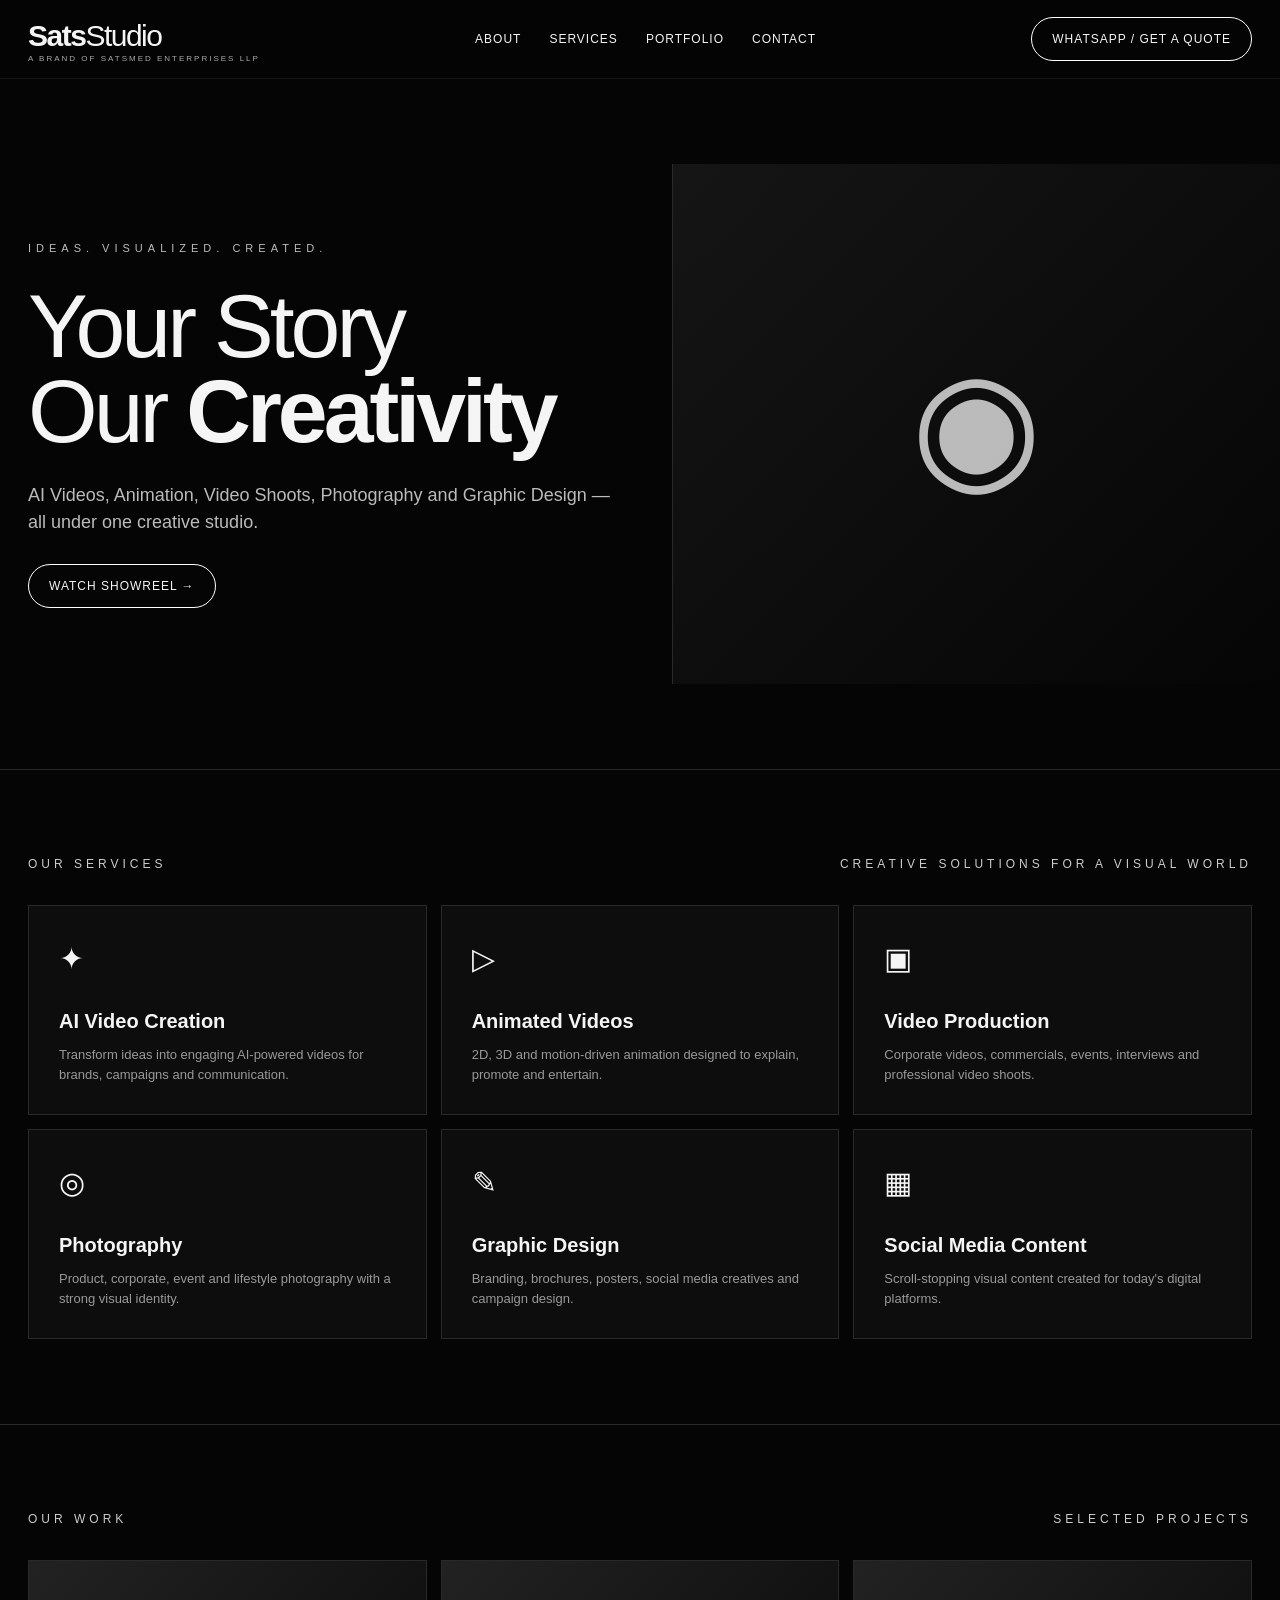
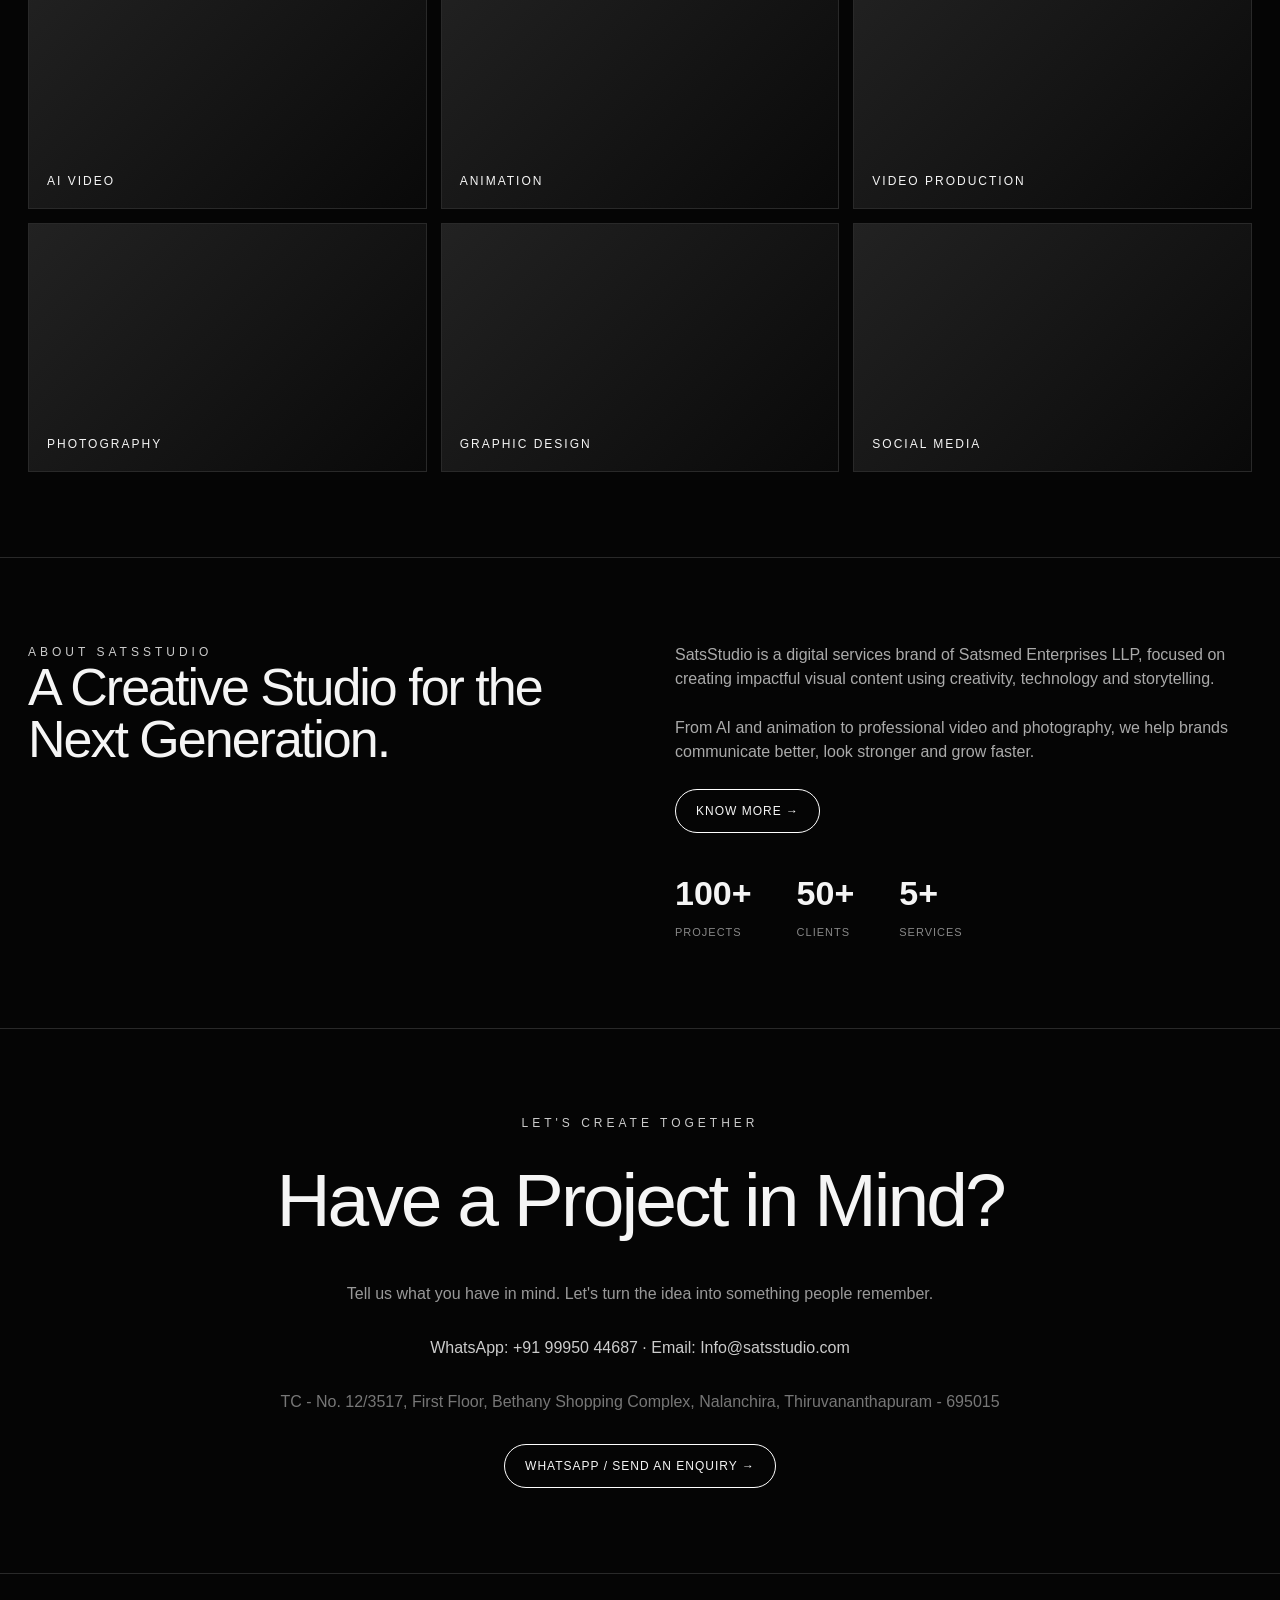
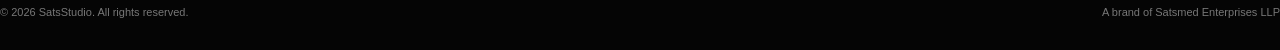
==== index.html @ a1213388 "Add files via upload" ====
<!DOCTYPE html>
<html lang="en">
<head>
  <meta charset="UTF-8">
  <meta name="viewport" content="width=device-width, initial-scale=1.0">
  <meta name="description" content="SatsStudio — AI videos, animation, video production, photography and graphic design. A brand of Satsmed Enterprises LLP.">
  <title>SatsStudio | Ideas. Visualized. Created.</title>
  <style>
    :root{--bg:#050505;--panel:#0d0d0d;--line:#292929;--text:#f5f5f5;--muted:#a4a4a4}
    *{box-sizing:border-box;margin:0;padding:0}
    html{scroll-behavior:smooth}
    body{font-family:Arial,Helvetica,sans-serif;background:var(--bg);color:var(--text);line-height:1.5}
    a{color:inherit;text-decoration:none}
    .wrap{max-width:1280px;margin:auto;padding:0 28px}
    header{position:sticky;top:0;z-index:20;background:rgba(5,5,5,.94);backdrop-filter:blur(12px);border-bottom:1px solid #151515}
    nav{height:78px;display:flex;align-items:center;justify-content:space-between}
    .logo{font-size:30px;font-weight:700;letter-spacing:-1.5px}.logo span{font-weight:300}
    .brand-sub{font-size:8px;letter-spacing:2px;color:#aaa;margin-top:-5px}
    .links{display:flex;gap:28px;font-size:12px;letter-spacing:1px}.links a:hover{color:#bbb}
    .btn{border:1px solid #fff;border-radius:30px;padding:12px 20px;display:inline-block;font-size:12px;letter-spacing:1px;transition:.25s}
    .btn:hover{background:#fff;color:#000}
    .hero{min-height:650px;display:grid;grid-template-columns:1.05fr .95fr;align-items:center;border-bottom:1px solid var(--line)}
    .eyebrow{text-transform:uppercase;letter-spacing:5px;font-size:11px;color:#bbb;margin-bottom:28px}
    h1{font-size:clamp(50px,7vw,92px);line-height:.95;font-weight:300;letter-spacing:-4px}
    h1 strong{font-weight:700}.hero p{max-width:620px;color:#bbb;font-size:18px;margin:28px 0}
    .hero-art{min-height:520px;background:linear-gradient(135deg,#151515,#050505);display:grid;place-items:center;border-left:1px solid var(--line)}
    .camera{font-size:150px;filter:grayscale(1);opacity:.75}
    section{padding:85px 0;border-bottom:1px solid var(--line)}
    .section-head{display:flex;justify-content:space-between;align-items:end;margin-bottom:32px}
    .section-title{text-transform:uppercase;letter-spacing:4px;font-size:12px;color:#ccc}
    .services{display:grid;grid-template-columns:repeat(3,1fr);gap:14px}
    .card{background:var(--panel);border:1px solid var(--line);padding:30px;min-height:190px;transition:.25s}
    .card:hover{transform:translateY(-4px);border-color:#666}.icon{font-size:30px;margin-bottom:25px}
    .card h3{font-size:20px;margin-bottom:9px}.card p{font-size:13px;color:#999}
    .work{display:grid;grid-template-columns:repeat(3,1fr);gap:14px}
    .work-item{aspect-ratio:16/10;background:linear-gradient(135deg,#222,#090909);border:1px solid var(--line);display:flex;align-items:end;padding:18px;font-size:12px;letter-spacing:2px;text-transform:uppercase}
    .about{display:grid;grid-template-columns:1fr 1fr;gap:70px}.about h2{font-size:52px;line-height:1;letter-spacing:-2px;font-weight:300}
    .about p{color:#aaa;margin-bottom:25px}.stats{display:flex;gap:45px;margin-top:35px}.stat strong{display:block;font-size:34px}.stat span{font-size:11px;color:#888;text-transform:uppercase;letter-spacing:1px}
    .contact{text-align:center}.contact h2{font-size:clamp(42px,6vw,75px);font-weight:300;letter-spacing:-3px;margin:12px 0 25px}.contact p{color:#999;margin-bottom:30px}
    footer{padding:30px 0;color:#777;font-size:11px;display:flex;justify-content:space-between}
    @media(max-width:850px){.links{display:none}.hero{grid-template-columns:1fr}.hero-art{min-height:260px;border-left:0}.services,.work{grid-template-columns:1fr 1fr}.about{grid-template-columns:1fr;gap:35px}}
    @media(max-width:560px){.wrap{padding:0 18px}.hero{min-height:auto;padding:75px 0}.hero-art{min-height:210px}.services,.work{grid-template-columns:1fr}.about h2{font-size:42px}.stats{gap:22px;flex-wrap:wrap}footer{display:block}footer div+div{margin-top:10px}}
  </style>
</head>
<body>
<header><div class="wrap"><nav>
  <div><a class="logo" href="#">Sats<span>Studio</span></a><div class="brand-sub">A BRAND OF SATSMED ENTERPRISES LLP</div></div>
  <div class="links"><a href="#about">ABOUT</a><a href="#services">SERVICES</a><a href="#work">PORTFOLIO</a><a href="#contact">CONTACT</a></div>
  <a class="btn" href="https://wa.me/919995044687" target="_blank" rel="noopener">WHATSAPP / GET A QUOTE</a>
</nav></div></header>

<main>
<section class="hero"><div class="wrap" style="padding-right:40px">
  <div class="eyebrow">Ideas. Visualized. Created.</div>
  <h1>Your Story<br>Our <strong>Creativity</strong></h1>
  <p>AI Videos, Animation, Video Shoots, Photography and Graphic Design — all under one creative studio.</p>
  <a class="btn" href="#work">WATCH SHOWREEL →</a>
</div><div class="hero-art"><div class="camera">◉</div></div></section>

<section id="services"><div class="wrap">
  <div class="section-head"><div class="section-title">Our Services</div><div class="section-title">Creative solutions for a visual world</div></div>
  <div class="services">
    <article class="card"><div class="icon">✦</div><h3>AI Video Creation</h3><p>Transform ideas into engaging AI-powered videos for brands, campaigns and communication.</p></article>
    <article class="card"><div class="icon">▷</div><h3>Animated Videos</h3><p>2D, 3D and motion-driven animation designed to explain, promote and entertain.</p></article>
    <article class="card"><div class="icon">▣</div><h3>Video Production</h3><p>Corporate videos, commercials, events, interviews and professional video shoots.</p></article>
    <article class="card"><div class="icon">◎</div><h3>Photography</h3><p>Product, corporate, event and lifestyle photography with a strong visual identity.</p></article>
    <article class="card"><div class="icon">✎</div><h3>Graphic Design</h3><p>Branding, brochures, posters, social media creatives and campaign design.</p></article>
    <article class="card"><div class="icon">▦</div><h3>Social Media Content</h3><p>Scroll-stopping visual content created for today's digital platforms.</p></article>
  </div>
</div></section>

<section id="work"><div class="wrap">
  <div class="section-head"><div class="section-title">Our Work</div><div class="section-title">Selected Projects</div></div>
  <div class="work">
    <div class="work-item">AI Video</div><div class="work-item">Animation</div><div class="work-item">Video Production</div>
    <div class="work-item">Photography</div><div class="work-item">Graphic Design</div><div class="work-item">Social Media</div>
  </div>
</div></section>

<section id="about"><div class="wrap about">
  <div><div class="section-title">About SatsStudio</div><h2>A Creative Studio for the Next Generation.</h2></div>
  <div><p>SatsStudio is a digital services brand of Satsmed Enterprises LLP, focused on creating impactful visual content using creativity, technology and storytelling.</p><p>From AI and animation to professional video and photography, we help brands communicate better, look stronger and grow faster.</p><a class="btn" href="#contact">KNOW MORE →</a>
    <div class="stats"><div class="stat"><strong>100+</strong><span>Projects</span></div><div class="stat"><strong>50+</strong><span>Clients</span></div><div class="stat"><strong>5+</strong><span>Services</span></div></div>
  </div>
</div></section>

<section id="contact" class="contact"><div class="wrap">
  <div class="section-title">Let's Create Together</div><h2>Have a Project in Mind?</h2><p>Tell us what you have in mind. Let's turn the idea into something people remember.</p><p style="margin-top:18px;color:#ccc">WhatsApp: <a href="https://wa.me/919995044687" target="_blank" rel="noopener">+91 99950 44687</a> · Email: <a href="mailto:Info@satsstudio.com">Info@satsstudio.com</a></p><p style="margin-top:10px;color:#777">TC - No. 12/3517, First Floor, Bethany Shopping Complex, Nalanchira, Thiruvananthapuram - 695015</p>
  <a class="btn" href="https://wa.me/919995044687" target="_blank" rel="noopener">WHATSAPP / SEND AN ENQUIRY →</a>
</div></section>
</main>

<footer><div>© 2026 SatsStudio. All rights reserved.</div><div>A brand of Satsmed Enterprises LLP</div></footer>
</body>
</html>
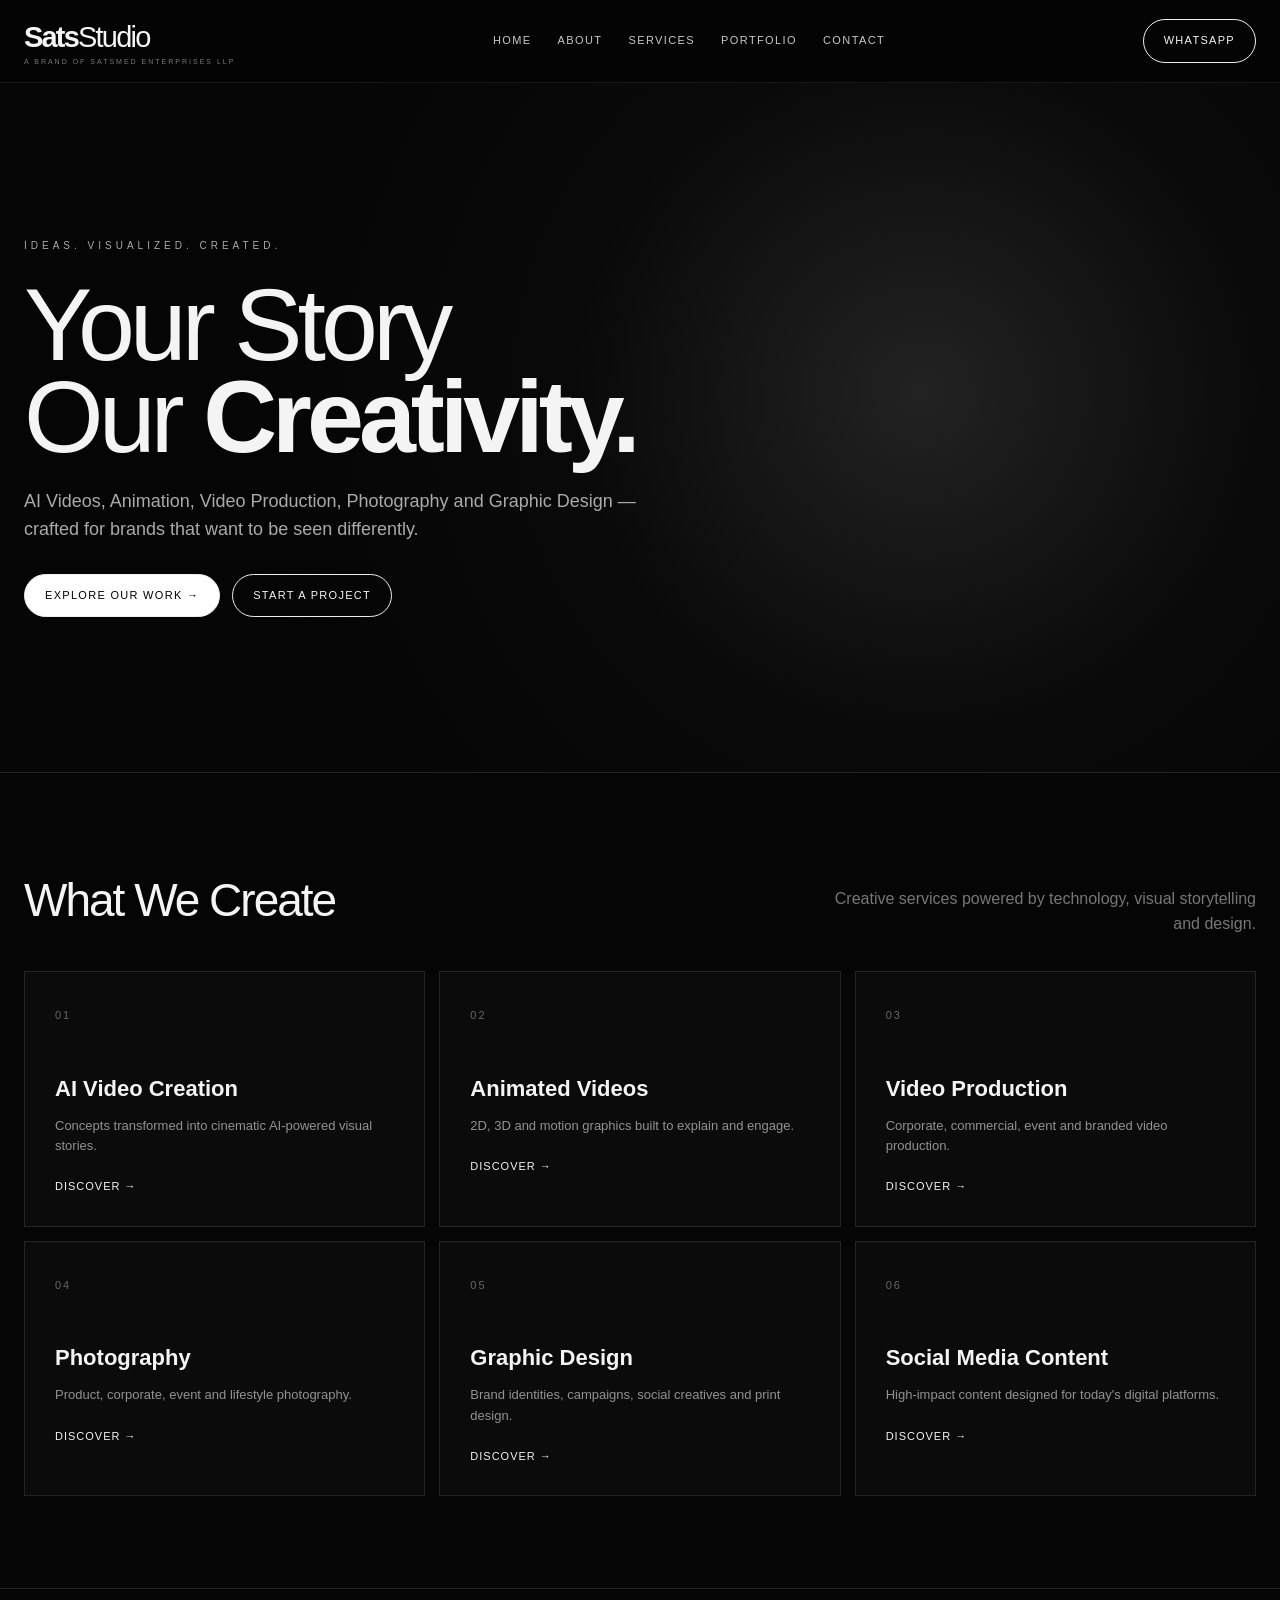
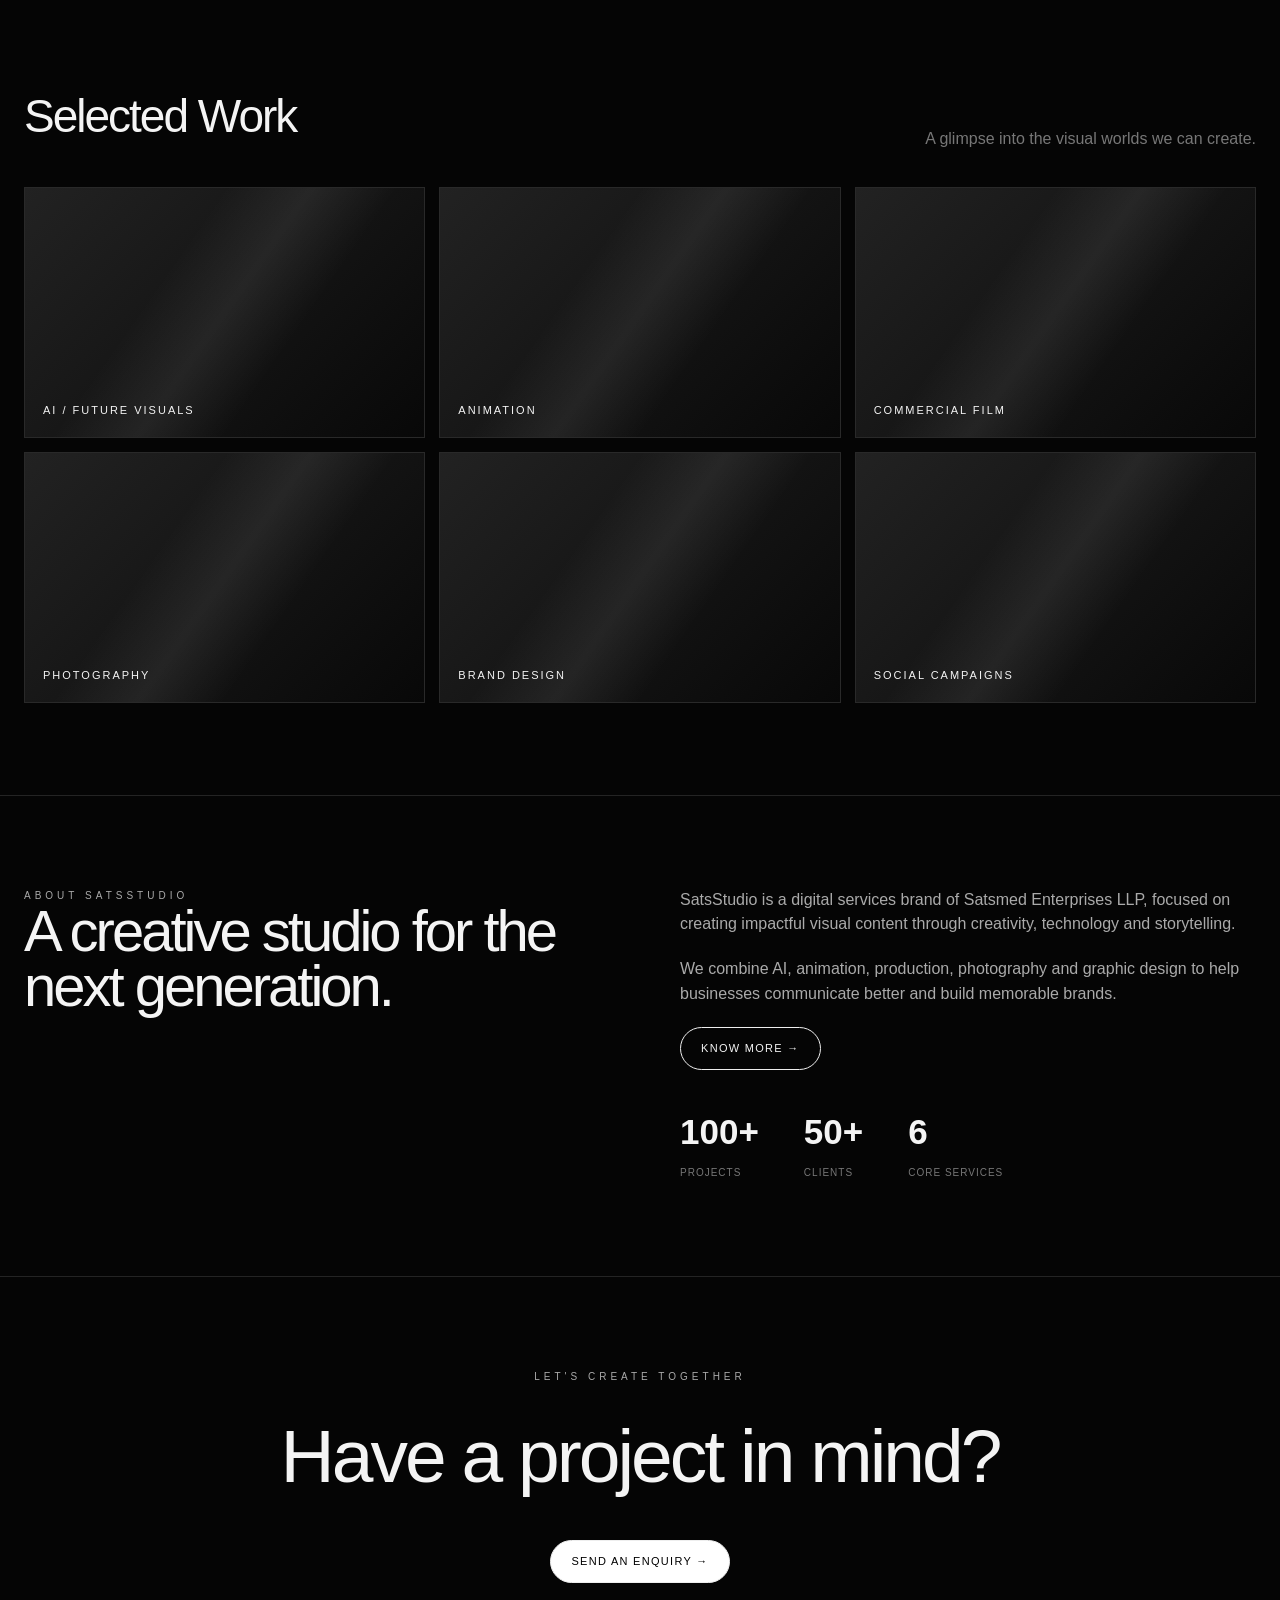
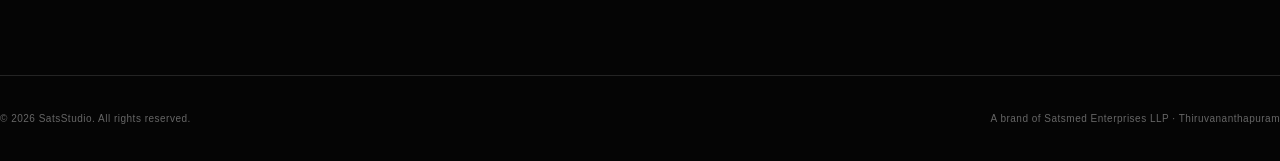
==== commit 38c74ab9: "Add files via upload" ====
--- a/index.html
+++ b/index.html
@@ -1,95 +1,15 @@
-<!DOCTYPE html>
-<html lang="en">
-<head>
-  <meta charset="UTF-8">
-  <meta name="viewport" content="width=device-width, initial-scale=1.0">
-  <meta name="description" content="SatsStudio — AI videos, animation, video production, photography and graphic design. A brand of Satsmed Enterprises LLP.">
-  <title>SatsStudio | Ideas. Visualized. Created.</title>
-  <style>
-    :root{--bg:#050505;--panel:#0d0d0d;--line:#292929;--text:#f5f5f5;--muted:#a4a4a4}
-    *{box-sizing:border-box;margin:0;padding:0}
-    html{scroll-behavior:smooth}
-    body{font-family:Arial,Helvetica,sans-serif;background:var(--bg);color:var(--text);line-height:1.5}
-    a{color:inherit;text-decoration:none}
-    .wrap{max-width:1280px;margin:auto;padding:0 28px}
-    header{position:sticky;top:0;z-index:20;background:rgba(5,5,5,.94);backdrop-filter:blur(12px);border-bottom:1px solid #151515}
-    nav{height:78px;display:flex;align-items:center;justify-content:space-between}
-    .logo{font-size:30px;font-weight:700;letter-spacing:-1.5px}.logo span{font-weight:300}
-    .brand-sub{font-size:8px;letter-spacing:2px;color:#aaa;margin-top:-5px}
-    .links{display:flex;gap:28px;font-size:12px;letter-spacing:1px}.links a:hover{color:#bbb}
-    .btn{border:1px solid #fff;border-radius:30px;padding:12px 20px;display:inline-block;font-size:12px;letter-spacing:1px;transition:.25s}
-    .btn:hover{background:#fff;color:#000}
-    .hero{min-height:650px;display:grid;grid-template-columns:1.05fr .95fr;align-items:center;border-bottom:1px solid var(--line)}
-    .eyebrow{text-transform:uppercase;letter-spacing:5px;font-size:11px;color:#bbb;margin-bottom:28px}
-    h1{font-size:clamp(50px,7vw,92px);line-height:.95;font-weight:300;letter-spacing:-4px}
-    h1 strong{font-weight:700}.hero p{max-width:620px;color:#bbb;font-size:18px;margin:28px 0}
-    .hero-art{min-height:520px;background:linear-gradient(135deg,#151515,#050505);display:grid;place-items:center;border-left:1px solid var(--line)}
-    .camera{font-size:150px;filter:grayscale(1);opacity:.75}
-    section{padding:85px 0;border-bottom:1px solid var(--line)}
-    .section-head{display:flex;justify-content:space-between;align-items:end;margin-bottom:32px}
-    .section-title{text-transform:uppercase;letter-spacing:4px;font-size:12px;color:#ccc}
-    .services{display:grid;grid-template-columns:repeat(3,1fr);gap:14px}
-    .card{background:var(--panel);border:1px solid var(--line);padding:30px;min-height:190px;transition:.25s}
-    .card:hover{transform:translateY(-4px);border-color:#666}.icon{font-size:30px;margin-bottom:25px}
-    .card h3{font-size:20px;margin-bottom:9px}.card p{font-size:13px;color:#999}
-    .work{display:grid;grid-template-columns:repeat(3,1fr);gap:14px}
-    .work-item{aspect-ratio:16/10;background:linear-gradient(135deg,#222,#090909);border:1px solid var(--line);display:flex;align-items:end;padding:18px;font-size:12px;letter-spacing:2px;text-transform:uppercase}
-    .about{display:grid;grid-template-columns:1fr 1fr;gap:70px}.about h2{font-size:52px;line-height:1;letter-spacing:-2px;font-weight:300}
-    .about p{color:#aaa;margin-bottom:25px}.stats{display:flex;gap:45px;margin-top:35px}.stat strong{display:block;font-size:34px}.stat span{font-size:11px;color:#888;text-transform:uppercase;letter-spacing:1px}
-    .contact{text-align:center}.contact h2{font-size:clamp(42px,6vw,75px);font-weight:300;letter-spacing:-3px;margin:12px 0 25px}.contact p{color:#999;margin-bottom:30px}
-    footer{padding:30px 0;color:#777;font-size:11px;display:flex;justify-content:space-between}
-    @media(max-width:850px){.links{display:none}.hero{grid-template-columns:1fr}.hero-art{min-height:260px;border-left:0}.services,.work{grid-template-columns:1fr 1fr}.about{grid-template-columns:1fr;gap:35px}}
-    @media(max-width:560px){.wrap{padding:0 18px}.hero{min-height:auto;padding:75px 0}.hero-art{min-height:210px}.services,.work{grid-template-columns:1fr}.about h2{font-size:42px}.stats{gap:22px;flex-wrap:wrap}footer{display:block}footer div+div{margin-top:10px}}
-  </style>
-</head>
-<body>
-<header><div class="wrap"><nav>
-  <div><a class="logo" href="#">Sats<span>Studio</span></a><div class="brand-sub">A BRAND OF SATSMED ENTERPRISES LLP</div></div>
-  <div class="links"><a href="#about">ABOUT</a><a href="#services">SERVICES</a><a href="#work">PORTFOLIO</a><a href="#contact">CONTACT</a></div>
-  <a class="btn" href="https://wa.me/919995044687" target="_blank" rel="noopener">WHATSAPP / GET A QUOTE</a>
-</nav></div></header>
-
-<main>
-<section class="hero"><div class="wrap" style="padding-right:40px">
-  <div class="eyebrow">Ideas. Visualized. Created.</div>
-  <h1>Your Story<br>Our <strong>Creativity</strong></h1>
-  <p>AI Videos, Animation, Video Shoots, Photography and Graphic Design — all under one creative studio.</p>
-  <a class="btn" href="#work">WATCH SHOWREEL →</a>
-</div><div class="hero-art"><div class="camera">◉</div></div></section>
-
-<section id="services"><div class="wrap">
-  <div class="section-head"><div class="section-title">Our Services</div><div class="section-title">Creative solutions for a visual world</div></div>
-  <div class="services">
-    <article class="card"><div class="icon">✦</div><h3>AI Video Creation</h3><p>Transform ideas into engaging AI-powered videos for brands, campaigns and communication.</p></article>
-    <article class="card"><div class="icon">▷</div><h3>Animated Videos</h3><p>2D, 3D and motion-driven animation designed to explain, promote and entertain.</p></article>
-    <article class="card"><div class="icon">▣</div><h3>Video Production</h3><p>Corporate videos, commercials, events, interviews and professional video shoots.</p></article>
-    <article class="card"><div class="icon">◎</div><h3>Photography</h3><p>Product, corporate, event and lifestyle photography with a strong visual identity.</p></article>
-    <article class="card"><div class="icon">✎</div><h3>Graphic Design</h3><p>Branding, brochures, posters, social media creatives and campaign design.</p></article>
-    <article class="card"><div class="icon">▦</div><h3>Social Media Content</h3><p>Scroll-stopping visual content created for today's digital platforms.</p></article>
-  </div>
-</div></section>
-
-<section id="work"><div class="wrap">
-  <div class="section-head"><div class="section-title">Our Work</div><div class="section-title">Selected Projects</div></div>
-  <div class="work">
-    <div class="work-item">AI Video</div><div class="work-item">Animation</div><div class="work-item">Video Production</div>
-    <div class="work-item">Photography</div><div class="work-item">Graphic Design</div><div class="work-item">Social Media</div>
-  </div>
-</div></section>
-
-<section id="about"><div class="wrap about">
-  <div><div class="section-title">About SatsStudio</div><h2>A Creative Studio for the Next Generation.</h2></div>
-  <div><p>SatsStudio is a digital services brand of Satsmed Enterprises LLP, focused on creating impactful visual content using creativity, technology and storytelling.</p><p>From AI and animation to professional video and photography, we help brands communicate better, look stronger and grow faster.</p><a class="btn" href="#contact">KNOW MORE →</a>
-    <div class="stats"><div class="stat"><strong>100+</strong><span>Projects</span></div><div class="stat"><strong>50+</strong><span>Clients</span></div><div class="stat"><strong>5+</strong><span>Services</span></div></div>
-  </div>
-</div></section>
-
-<section id="contact" class="contact"><div class="wrap">
-  <div class="section-title">Let's Create Together</div><h2>Have a Project in Mind?</h2><p>Tell us what you have in mind. Let's turn the idea into something people remember.</p><p style="margin-top:18px;color:#ccc">WhatsApp: <a href="https://wa.me/919995044687" target="_blank" rel="noopener">+91 99950 44687</a> · Email: <a href="mailto:Info@satsstudio.com">Info@satsstudio.com</a></p><p style="margin-top:10px;color:#777">TC - No. 12/3517, First Floor, Bethany Shopping Complex, Nalanchira, Thiruvananthapuram - 695015</p>
-  <a class="btn" href="https://wa.me/919995044687" target="_blank" rel="noopener">WHATSAPP / SEND AN ENQUIRY →</a>
-</div></section>
-</main>
-
-<footer><div>© 2026 SatsStudio. All rights reserved.</div><div>A brand of Satsmed Enterprises LLP</div></footer>
-</body>
-</html>+<!doctype html><html lang="en"><head><meta charset="utf-8"><meta name="viewport" content="width=device-width,initial-scale=1"><meta name="description" content="SatsStudio — AI, animation, video production, photography and graphic design."><title>Ideas. Visualized. Created. | SatsStudio</title><link rel="stylesheet" href="style.css"></head><body>
+<header class="top"><div class="wrap nav"><a href="index.html"><div class="brand">Sats<span>Studio</span></div><div class="sub">A BRAND OF SATSMED ENTERPRISES LLP</div></a><nav class="navlinks"><a href="index.html">HOME</a><a class="" href="about.html">ABOUT</a><a class="" href="services.html">SERVICES</a><a class="" href="portfolio.html">PORTFOLIO</a><a class="" href="contact.html">CONTACT</a></nav><a class="btn" target="_blank" rel="noopener" href="https://wa.me/919995044687">WHATSAPP</a></div></header>
+<main><section class="hero"><div class="wrap"><div class="eyebrow">Ideas. Visualized. Created.</div><h1>Your Story<br>Our <b>Creativity.</b></h1><p>AI Videos, Animation, Video Production, Photography and Graphic Design — crafted for brands that want to be seen differently.</p><div class="hero-actions"><a class="btn fill" href="portfolio.html">EXPLORE OUR WORK →</a><a class="btn" href="contact.html">START A PROJECT</a></div></div><div class="hero-art"></div></section>
+<section><div class="wrap"><div class="head"><h2>What We Create</h2><p>Creative services powered by technology, visual storytelling and design.</p></div><div class="grid6">
+<a class="card" href="services.html#ai"><span class="num">01</span><h3>AI Video Creation</h3><p>Concepts transformed into cinematic AI-powered visual stories.</p><span class="more">DISCOVER →</span></a>
+<a class="card" href="services.html#animation"><span class="num">02</span><h3>Animated Videos</h3><p>2D, 3D and motion graphics built to explain and engage.</p><span class="more">DISCOVER →</span></a>
+<a class="card" href="services.html#production"><span class="num">03</span><h3>Video Production</h3><p>Corporate, commercial, event and branded video production.</p><span class="more">DISCOVER →</span></a>
+<a class="card" href="services.html#photo"><span class="num">04</span><h3>Photography</h3><p>Product, corporate, event and lifestyle photography.</p><span class="more">DISCOVER →</span></a>
+<a class="card" href="services.html#design"><span class="num">05</span><h3>Graphic Design</h3><p>Brand identities, campaigns, social creatives and print design.</p><span class="more">DISCOVER →</span></a>
+<a class="card" href="services.html#social"><span class="num">06</span><h3>Social Media Content</h3><p>High-impact content designed for today's digital platforms.</p><span class="more">DISCOVER →</span></a>
+</div></div></section>
+<section><div class="wrap"><div class="head"><h2>Selected Work</h2><p>A glimpse into the visual worlds we can create.</p></div><div class="visualgrid"><a class="tile" href="portfolio.html"><span>AI / Future Visuals</span></a><a class="tile" href="portfolio.html"><span>Animation</span></a><a class="tile" href="portfolio.html"><span>Commercial Film</span></a><a class="tile" href="portfolio.html"><span>Photography</span></a><a class="tile" href="portfolio.html"><span>Brand Design</span></a><a class="tile" href="portfolio.html"><span>Social Campaigns</span></a></div></div></section>
+<section><div class="wrap split"><div><div class="kicker">About SatsStudio</div><h2>A creative studio for the next generation.</h2></div><div><p>SatsStudio is a digital services brand of Satsmed Enterprises LLP, focused on creating impactful visual content through creativity, technology and storytelling.</p><p>We combine AI, animation, production, photography and graphic design to help businesses communicate better and build memorable brands.</p><a class="btn" href="about.html">KNOW MORE →</a><div class="stats"><div><strong>100+</strong><span>Projects</span></div><div><strong>50+</strong><span>Clients</span></div><div><strong>6</strong><span>Core Services</span></div></div></div></div></section>
+<section><div class="wrap" style="text-align:center"><div class="kicker">Let's create together</div><h2 style="font-size:clamp(42px,6vw,75px);font-weight:300;letter-spacing:-3px;margin:14px 0 25px">Have a project in mind?</h2><a class="btn fill" href="contact.html">SEND AN ENQUIRY →</a></div></section></main>
+<footer><div>© 2026 SatsStudio. All rights reserved.</div><div>A brand of Satsmed Enterprises LLP · Thiruvananthapuram</div></footer></body></html>
--- a/style.css
+++ b/style.css
@@ -0,0 +1,16 @@
+
+:root{--bg:#050505;--surface:#0b0b0b;--surface2:#111;--line:#242424;--text:#f4f4f4;--muted:#999;--max:1240px}
+*{box-sizing:border-box;margin:0;padding:0}html{scroll-behavior:smooth}body{background:var(--bg);color:var(--text);font-family:Arial,Helvetica,sans-serif;line-height:1.55}a{color:inherit;text-decoration:none}
+.wrap{width:min(var(--max),calc(100% - 48px));margin:auto}.top{border-bottom:1px solid #171717;position:sticky;top:0;z-index:50;background:rgba(5,5,5,.92);backdrop-filter:blur(15px)}
+.nav{height:82px;display:flex;align-items:center;justify-content:space-between}.brand{font-size:29px;letter-spacing:-1.8px;font-weight:700}.brand span{font-weight:300}.sub{font-size:7px;letter-spacing:2px;color:#777;margin-top:-3px}.navlinks{display:flex;gap:26px;font-size:11px;letter-spacing:1.4px}.navlinks a{color:#c8c8c8}.navlinks a:hover,.navlinks .active{color:#fff}.btn{display:inline-flex;align-items:center;justify-content:center;border:1px solid #eee;padding:12px 20px;border-radius:999px;font-size:11px;letter-spacing:1.3px;transition:.25s}.btn:hover{background:#fff;color:#000}.btn.fill{background:#fff;color:#000}.btn.fill:hover{background:#ddd}
+.hero{min-height:690px;display:grid;align-items:center;position:relative;overflow:hidden;border-bottom:1px solid var(--line)}.hero:after{content:"";position:absolute;inset:0;background:radial-gradient(circle at 72% 45%,#222 0,#090909 35%,#050505 68%);z-index:-1}.eyebrow,.kicker{text-transform:uppercase;letter-spacing:4px;color:#aaa;font-size:10px}.hero h1{font-size:clamp(58px,8vw,110px);line-height:.9;letter-spacing:-5px;font-weight:300;margin:25px 0}.hero h1 b{font-weight:700}.hero p{max-width:650px;color:#aaa;font-size:18px;margin-bottom:30px}.hero-actions{display:flex;gap:12px;flex-wrap:wrap}.hero-art{position:absolute;right:-5%;top:8%;width:52%;height:85%;border-left:1px solid #222;opacity:.8;background:linear-gradient(135deg,transparent 0 35%,#111 36% 60%,transparent 61%),repeating-linear-gradient(125deg,transparent 0 48px,#191919 49px 50px);clip-path:polygon(22% 0,100% 0,100% 100%,0 100%);z-index:-1}
+section{padding:92px 0;border-bottom:1px solid var(--line)}.head{display:flex;justify-content:space-between;gap:20px;align-items:end;margin-bottom:35px}.head h2{font-size:46px;letter-spacing:-2px;font-weight:300}.head p{color:#777;max-width:430px;text-align:right}
+.grid6{display:grid;grid-template-columns:repeat(3,1fr);gap:14px}.card{background:var(--surface);border:1px solid var(--line);padding:30px;min-height:225px;transition:.25s}.card:hover{transform:translateY(-5px);border-color:#555}.num{font-size:11px;color:#666;letter-spacing:2px}.card h3{font-size:22px;margin:45px 0 10px}.card p{font-size:13px;color:#929292}.card .more{display:block;margin-top:22px;font-size:11px;letter-spacing:1px}
+.visualgrid{display:grid;grid-template-columns:repeat(3,1fr);gap:14px}.tile{aspect-ratio:16/10;background:linear-gradient(135deg,#222,#080808);border:1px solid #292929;display:flex;align-items:end;padding:18px;font-size:11px;letter-spacing:2px;text-transform:uppercase;position:relative;overflow:hidden}.tile:before{content:"";position:absolute;inset:0;background:linear-gradient(125deg,transparent 35%,rgba(255,255,255,.07),transparent 65%)}.tile span{position:relative}
+.split{display:grid;grid-template-columns:1fr 1fr;gap:80px;align-items:start}.split h2{font-size:58px;line-height:.95;font-weight:300;letter-spacing:-3px}.split p{color:#aaa;margin:0 0 20px}.stats{display:flex;gap:45px;margin-top:35px}.stats strong{font-size:35px;display:block}.stats span{font-size:10px;color:#777;text-transform:uppercase;letter-spacing:1px}
+.pagehero{padding:120px 0 80px;border-bottom:1px solid var(--line);background:radial-gradient(circle at 75% 30%,#171717,transparent 40%)}.pagehero h1{font-size:clamp(55px,8vw,100px);font-weight:300;letter-spacing:-5px;line-height:.9;margin:18px 0}.pagehero p{max-width:650px;color:#999;font-size:17px}
+.service-detail{display:grid;grid-template-columns:180px 1fr;gap:45px;padding:65px 0;border-bottom:1px solid var(--line)}.service-detail .index{font-size:12px;color:#666;letter-spacing:2px}.service-detail h2{font-size:42px;font-weight:300;letter-spacing:-2px;margin-bottom:15px}.service-detail p{color:#aaa;max-width:780px}.tags{display:flex;gap:8px;flex-wrap:wrap;margin-top:25px}.tag{border:1px solid #2c2c2c;padding:7px 12px;border-radius:20px;font-size:10px;color:#aaa}
+.contactbox{display:grid;grid-template-columns:1fr 1fr;gap:14px}.contactcard{background:#0b0b0b;border:1px solid #252525;padding:30px}.contactcard small{color:#666;text-transform:uppercase;letter-spacing:2px}.contactcard a,.contactcard address{display:block;margin-top:12px;font-size:20px;font-style:normal}.contactcard p{color:#999;margin-top:8px;font-size:13px}
+footer{padding:35px 0;color:#666;font-size:10px;display:flex;justify-content:space-between;letter-spacing:.5px}
+@media(max-width:850px){.navlinks{display:none}.hero{min-height:620px}.hero-art{width:70%;opacity:.45}.grid6,.visualgrid{grid-template-columns:1fr 1fr}.split{grid-template-columns:1fr;gap:35px}.service-detail{grid-template-columns:1fr;gap:15px}.contactbox{grid-template-columns:1fr}.head{display:block}.head p{text-align:left;margin-top:12px}.head h2{font-size:40px}}
+@media(max-width:560px){.wrap{width:min(var(--max),calc(100% - 34px))}.nav{height:72px}.brand{font-size:25px}.nav .btn{padding:10px 13px;font-size:9px}.hero{min-height:650px}.hero h1{font-size:58px;letter-spacing:-3px}.hero p{font-size:15px}.grid6,.visualgrid{grid-template-columns:1fr}.split h2{font-size:46px}.pagehero{padding:90px 0 60px}.pagehero h1{font-size:58px}.service-detail h2{font-size:34px}footer{display:block}footer div+div{margin-top:10px}}
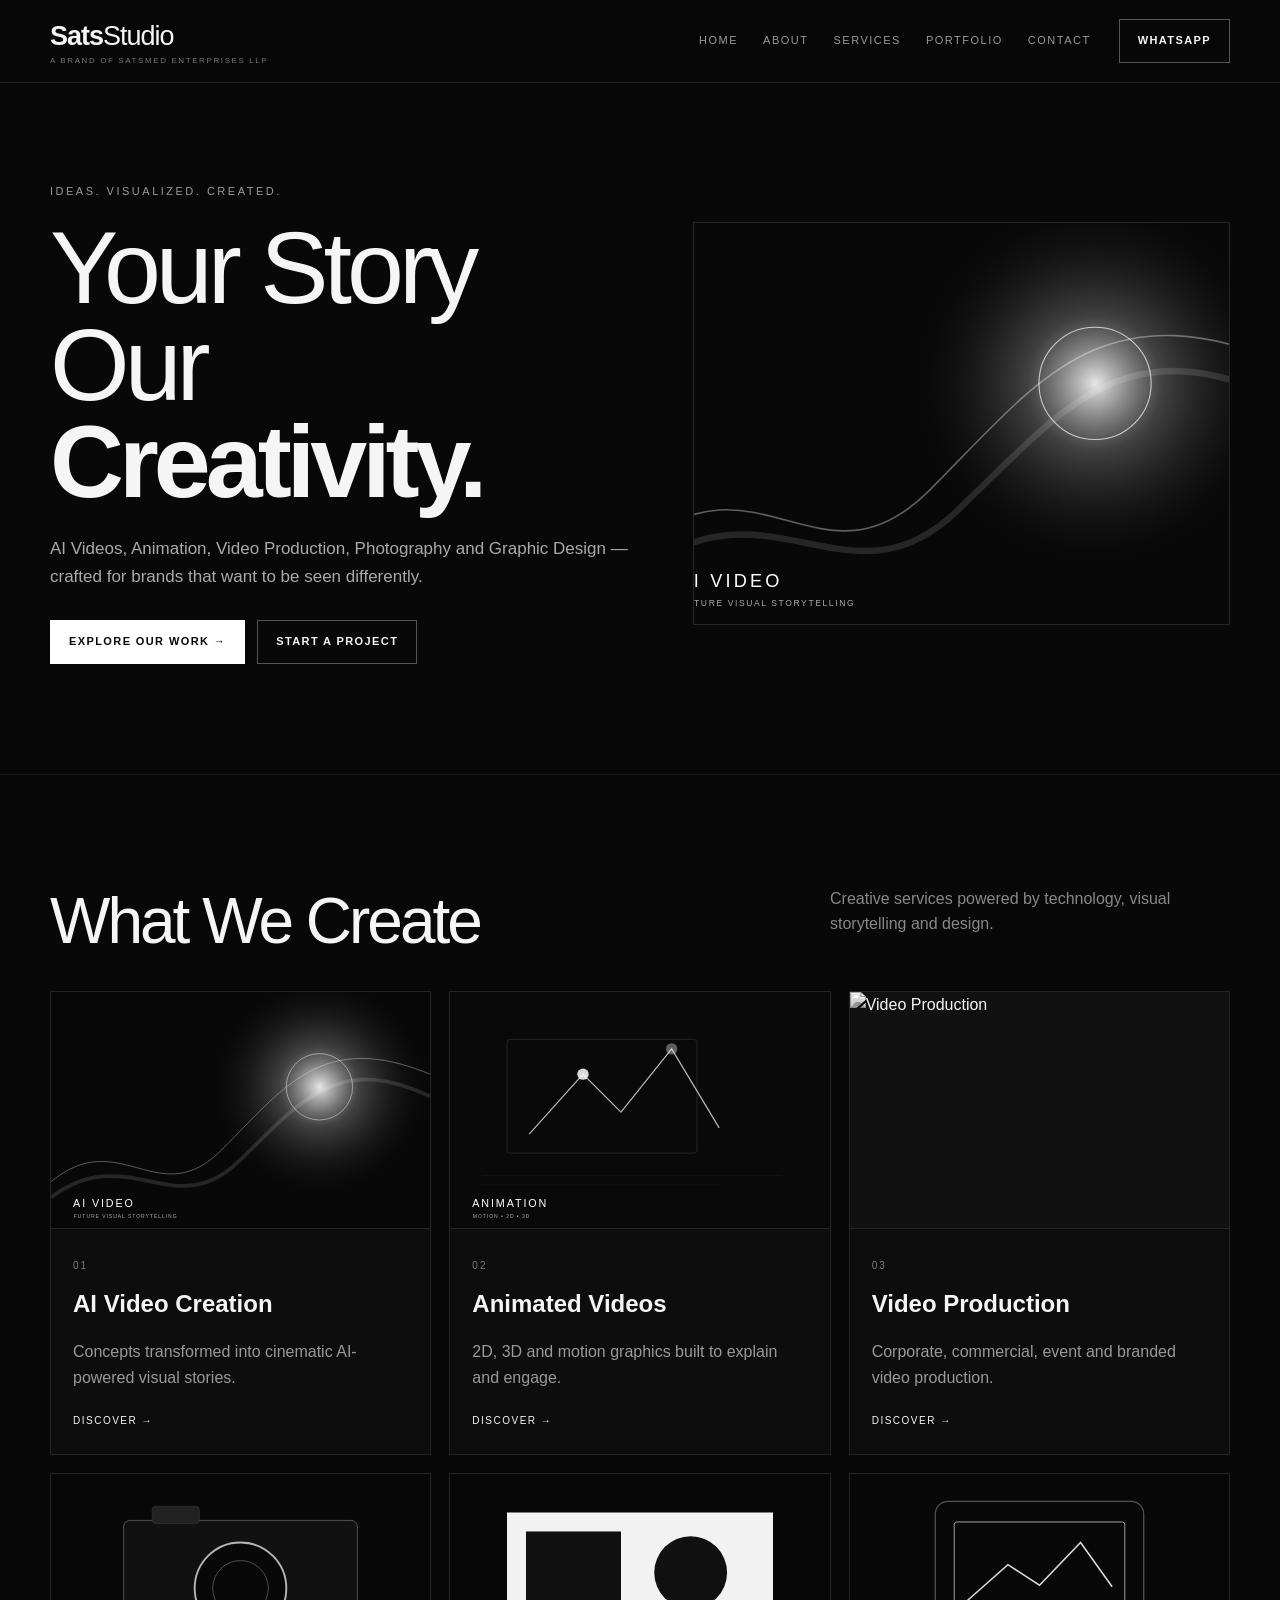
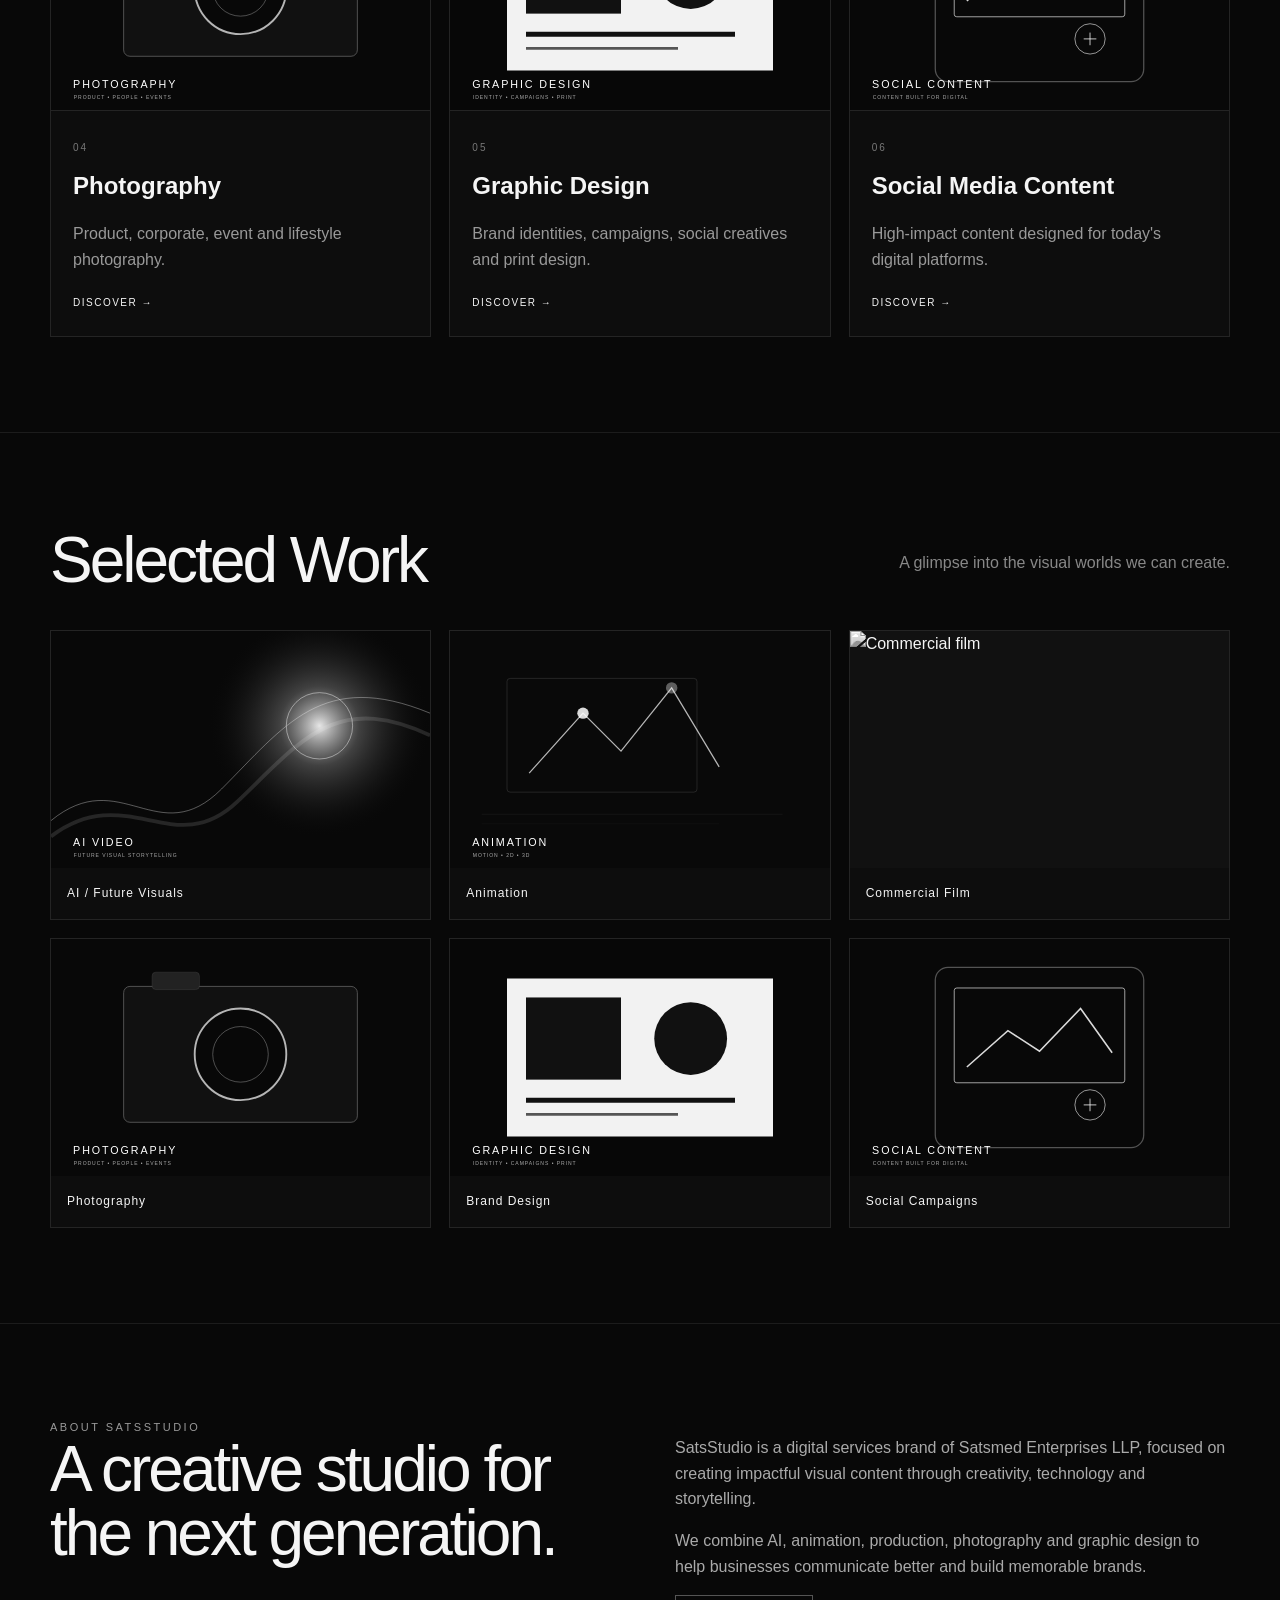
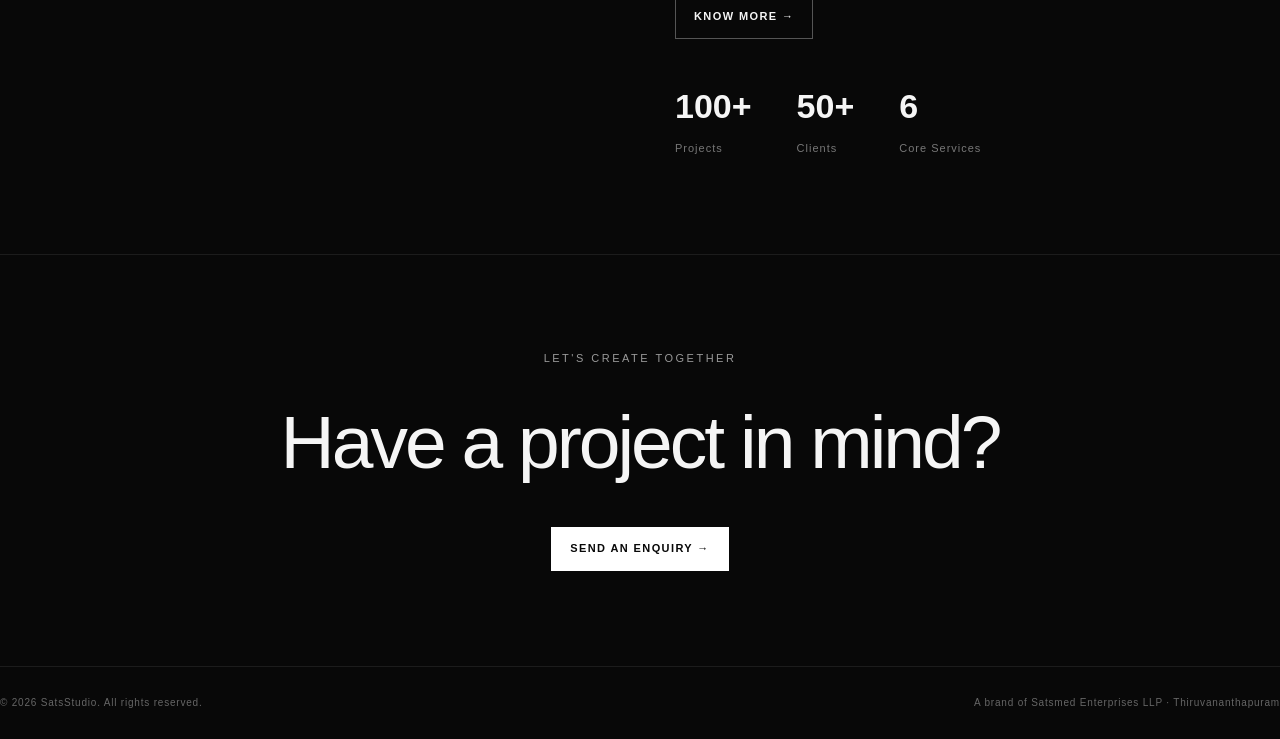
==== commit dde454ae: "Add files via upload" ====
--- a/index.html
+++ b/index.html
@@ -1,15 +1,22 @@
 <!doctype html><html lang="en"><head><meta charset="utf-8"><meta name="viewport" content="width=device-width,initial-scale=1"><meta name="description" content="SatsStudio — AI, animation, video production, photography and graphic design."><title>Ideas. Visualized. Created. | SatsStudio</title><link rel="stylesheet" href="style.css"></head><body>
 <header class="top"><div class="wrap nav"><a href="index.html"><div class="brand">Sats<span>Studio</span></div><div class="sub">A BRAND OF SATSMED ENTERPRISES LLP</div></a><nav class="navlinks"><a href="index.html">HOME</a><a class="" href="about.html">ABOUT</a><a class="" href="services.html">SERVICES</a><a class="" href="portfolio.html">PORTFOLIO</a><a class="" href="contact.html">CONTACT</a></nav><a class="btn" target="_blank" rel="noopener" href="https://wa.me/919995044687">WHATSAPP</a></div></header>
-<main><section class="hero"><div class="wrap"><div class="eyebrow">Ideas. Visualized. Created.</div><h1>Your Story<br>Our <b>Creativity.</b></h1><p>AI Videos, Animation, Video Production, Photography and Graphic Design — crafted for brands that want to be seen differently.</p><div class="hero-actions"><a class="btn fill" href="portfolio.html">EXPLORE OUR WORK →</a><a class="btn" href="contact.html">START A PROJECT</a></div></div><div class="hero-art"></div></section>
+<main><section class="hero"><div class="wrap hero-with-visual"><div><div class="eyebrow">Ideas. Visualized. Created.</div><h1>Your Story<br>Our <b>Creativity.</b></h1><p>AI Videos, Animation, Video Production, Photography and Graphic Design — crafted for brands that want to be seen differently.</p><div class="hero-actions"><a class="btn fill" href="portfolio.html">EXPLORE OUR WORK →</a><a class="btn" href="contact.html">START A PROJECT</a></div></div><div class="hero-visual"><img src="ai-video.svg" alt="SatsStudio AI video visual"></div></div></section>
 <section><div class="wrap"><div class="head"><h2>What We Create</h2><p>Creative services powered by technology, visual storytelling and design.</p></div><div class="grid6">
-<a class="card" href="services.html#ai"><span class="num">01</span><h3>AI Video Creation</h3><p>Concepts transformed into cinematic AI-powered visual stories.</p><span class="more">DISCOVER →</span></a>
-<a class="card" href="services.html#animation"><span class="num">02</span><h3>Animated Videos</h3><p>2D, 3D and motion graphics built to explain and engage.</p><span class="more">DISCOVER →</span></a>
-<a class="card" href="services.html#production"><span class="num">03</span><h3>Video Production</h3><p>Corporate, commercial, event and branded video production.</p><span class="more">DISCOVER →</span></a>
-<a class="card" href="services.html#photo"><span class="num">04</span><h3>Photography</h3><p>Product, corporate, event and lifestyle photography.</p><span class="more">DISCOVER →</span></a>
-<a class="card" href="services.html#design"><span class="num">05</span><h3>Graphic Design</h3><p>Brand identities, campaigns, social creatives and print design.</p><span class="more">DISCOVER →</span></a>
-<a class="card" href="services.html#social"><span class="num">06</span><h3>Social Media Content</h3><p>High-impact content designed for today's digital platforms.</p><span class="more">DISCOVER →</span></a>
+<a class="card service-card" href="services.html#ai"><div class="service-visual"><img src="ai-video.svg" alt="AI Video Creation"></div><div class="service-copy"><span class="num">01</span><h3>AI Video Creation</h3><p>Concepts transformed into cinematic AI-powered visual stories.</p><span class="more">DISCOVER →</span></div></a>
+<a class="card service-card" href="services.html#animation"><div class="service-visual"><img src="animation.svg" alt="Animated Videos"></div><div class="service-copy"><span class="num">02</span><h3>Animated Videos</h3><p>2D, 3D and motion graphics built to explain and engage.</p><span class="more">DISCOVER →</span></div></a>
+<a class="card service-card" href="services.html#production"><div class="service-visual"><img src="production.svg" alt="Video Production"></div><div class="service-copy"><span class="num">03</span><h3>Video Production</h3><p>Corporate, commercial, event and branded video production.</p><span class="more">DISCOVER →</span></div></a>
+<a class="card service-card" href="services.html#photo"><div class="service-visual"><img src="photography.svg" alt="Photography"></div><div class="service-copy"><span class="num">04</span><h3>Photography</h3><p>Product, corporate, event and lifestyle photography.</p><span class="more">DISCOVER →</span></div></a>
+<a class="card service-card" href="services.html#design"><div class="service-visual"><img src="design.svg" alt="Graphic Design"></div><div class="service-copy"><span class="num">05</span><h3>Graphic Design</h3><p>Brand identities, campaigns, social creatives and print design.</p><span class="more">DISCOVER →</span></div></a>
+<a class="card service-card" href="services.html#social"><div class="service-visual"><img src="social.svg" alt="Social Media Content"></div><div class="service-copy"><span class="num">06</span><h3>Social Media Content</h3><p>High-impact content designed for today's digital platforms.</p><span class="more">DISCOVER →</span></div></a>
 </div></div></section>
-<section><div class="wrap"><div class="head"><h2>Selected Work</h2><p>A glimpse into the visual worlds we can create.</p></div><div class="visualgrid"><a class="tile" href="portfolio.html"><span>AI / Future Visuals</span></a><a class="tile" href="portfolio.html"><span>Animation</span></a><a class="tile" href="portfolio.html"><span>Commercial Film</span></a><a class="tile" href="portfolio.html"><span>Photography</span></a><a class="tile" href="portfolio.html"><span>Brand Design</span></a><a class="tile" href="portfolio.html"><span>Social Campaigns</span></a></div></div></section>
+<section><div class="wrap"><div class="head"><h2>Selected Work</h2><p>A glimpse into the visual worlds we can create.</p></div><div class="visualgrid">
+<a class="tile work-card" href="portfolio.html"><div class="work-visual"><img src="ai-video.svg" alt="AI and future visuals"></div><div class="work-copy"><span>AI / Future Visuals</span></div></a>
+<a class="tile work-card" href="portfolio.html"><div class="work-visual"><img src="animation.svg" alt="Animation"></div><div class="work-copy"><span>Animation</span></div></a>
+<a class="tile work-card" href="portfolio.html"><div class="work-visual"><img src="production.svg" alt="Commercial film"></div><div class="work-copy"><span>Commercial Film</span></div></a>
+<a class="tile work-card" href="portfolio.html"><div class="work-visual"><img src="photography.svg" alt="Photography"></div><div class="work-copy"><span>Photography</span></div></a>
+<a class="tile work-card" href="portfolio.html"><div class="work-visual"><img src="design.svg" alt="Brand design"></div><div class="work-copy"><span>Brand Design</span></div></a>
+<a class="tile work-card" href="portfolio.html"><div class="work-visual"><img src="social.svg" alt="Social campaigns"></div><div class="work-copy"><span>Social Campaigns</span></div></a>
+</div></div></section>
 <section><div class="wrap split"><div><div class="kicker">About SatsStudio</div><h2>A creative studio for the next generation.</h2></div><div><p>SatsStudio is a digital services brand of Satsmed Enterprises LLP, focused on creating impactful visual content through creativity, technology and storytelling.</p><p>We combine AI, animation, production, photography and graphic design to help businesses communicate better and build memorable brands.</p><a class="btn" href="about.html">KNOW MORE →</a><div class="stats"><div><strong>100+</strong><span>Projects</span></div><div><strong>50+</strong><span>Clients</span></div><div><strong>6</strong><span>Core Services</span></div></div></div></div></section>
 <section><div class="wrap" style="text-align:center"><div class="kicker">Let's create together</div><h2 style="font-size:clamp(42px,6vw,75px);font-weight:300;letter-spacing:-3px;margin:14px 0 25px">Have a project in mind?</h2><a class="btn fill" href="contact.html">SEND AN ENQUIRY →</a></div></section></main>
 <footer><div>© 2026 SatsStudio. All rights reserved.</div><div>A brand of Satsmed Enterprises LLP · Thiruvananthapuram</div></footer></body></html>
--- a/style.css
+++ b/style.css
@@ -1,16 +1 @@
-
-:root{--bg:#050505;--surface:#0b0b0b;--surface2:#111;--line:#242424;--text:#f4f4f4;--muted:#999;--max:1240px}
-*{box-sizing:border-box;margin:0;padding:0}html{scroll-behavior:smooth}body{background:var(--bg);color:var(--text);font-family:Arial,Helvetica,sans-serif;line-height:1.55}a{color:inherit;text-decoration:none}
-.wrap{width:min(var(--max),calc(100% - 48px));margin:auto}.top{border-bottom:1px solid #171717;position:sticky;top:0;z-index:50;background:rgba(5,5,5,.92);backdrop-filter:blur(15px)}
-.nav{height:82px;display:flex;align-items:center;justify-content:space-between}.brand{font-size:29px;letter-spacing:-1.8px;font-weight:700}.brand span{font-weight:300}.sub{font-size:7px;letter-spacing:2px;color:#777;margin-top:-3px}.navlinks{display:flex;gap:26px;font-size:11px;letter-spacing:1.4px}.navlinks a{color:#c8c8c8}.navlinks a:hover,.navlinks .active{color:#fff}.btn{display:inline-flex;align-items:center;justify-content:center;border:1px solid #eee;padding:12px 20px;border-radius:999px;font-size:11px;letter-spacing:1.3px;transition:.25s}.btn:hover{background:#fff;color:#000}.btn.fill{background:#fff;color:#000}.btn.fill:hover{background:#ddd}
-.hero{min-height:690px;display:grid;align-items:center;position:relative;overflow:hidden;border-bottom:1px solid var(--line)}.hero:after{content:"";position:absolute;inset:0;background:radial-gradient(circle at 72% 45%,#222 0,#090909 35%,#050505 68%);z-index:-1}.eyebrow,.kicker{text-transform:uppercase;letter-spacing:4px;color:#aaa;font-size:10px}.hero h1{font-size:clamp(58px,8vw,110px);line-height:.9;letter-spacing:-5px;font-weight:300;margin:25px 0}.hero h1 b{font-weight:700}.hero p{max-width:650px;color:#aaa;font-size:18px;margin-bottom:30px}.hero-actions{display:flex;gap:12px;flex-wrap:wrap}.hero-art{position:absolute;right:-5%;top:8%;width:52%;height:85%;border-left:1px solid #222;opacity:.8;background:linear-gradient(135deg,transparent 0 35%,#111 36% 60%,transparent 61%),repeating-linear-gradient(125deg,transparent 0 48px,#191919 49px 50px);clip-path:polygon(22% 0,100% 0,100% 100%,0 100%);z-index:-1}
-section{padding:92px 0;border-bottom:1px solid var(--line)}.head{display:flex;justify-content:space-between;gap:20px;align-items:end;margin-bottom:35px}.head h2{font-size:46px;letter-spacing:-2px;font-weight:300}.head p{color:#777;max-width:430px;text-align:right}
-.grid6{display:grid;grid-template-columns:repeat(3,1fr);gap:14px}.card{background:var(--surface);border:1px solid var(--line);padding:30px;min-height:225px;transition:.25s}.card:hover{transform:translateY(-5px);border-color:#555}.num{font-size:11px;color:#666;letter-spacing:2px}.card h3{font-size:22px;margin:45px 0 10px}.card p{font-size:13px;color:#929292}.card .more{display:block;margin-top:22px;font-size:11px;letter-spacing:1px}
-.visualgrid{display:grid;grid-template-columns:repeat(3,1fr);gap:14px}.tile{aspect-ratio:16/10;background:linear-gradient(135deg,#222,#080808);border:1px solid #292929;display:flex;align-items:end;padding:18px;font-size:11px;letter-spacing:2px;text-transform:uppercase;position:relative;overflow:hidden}.tile:before{content:"";position:absolute;inset:0;background:linear-gradient(125deg,transparent 35%,rgba(255,255,255,.07),transparent 65%)}.tile span{position:relative}
-.split{display:grid;grid-template-columns:1fr 1fr;gap:80px;align-items:start}.split h2{font-size:58px;line-height:.95;font-weight:300;letter-spacing:-3px}.split p{color:#aaa;margin:0 0 20px}.stats{display:flex;gap:45px;margin-top:35px}.stats strong{font-size:35px;display:block}.stats span{font-size:10px;color:#777;text-transform:uppercase;letter-spacing:1px}
-.pagehero{padding:120px 0 80px;border-bottom:1px solid var(--line);background:radial-gradient(circle at 75% 30%,#171717,transparent 40%)}.pagehero h1{font-size:clamp(55px,8vw,100px);font-weight:300;letter-spacing:-5px;line-height:.9;margin:18px 0}.pagehero p{max-width:650px;color:#999;font-size:17px}
-.service-detail{display:grid;grid-template-columns:180px 1fr;gap:45px;padding:65px 0;border-bottom:1px solid var(--line)}.service-detail .index{font-size:12px;color:#666;letter-spacing:2px}.service-detail h2{font-size:42px;font-weight:300;letter-spacing:-2px;margin-bottom:15px}.service-detail p{color:#aaa;max-width:780px}.tags{display:flex;gap:8px;flex-wrap:wrap;margin-top:25px}.tag{border:1px solid #2c2c2c;padding:7px 12px;border-radius:20px;font-size:10px;color:#aaa}
-.contactbox{display:grid;grid-template-columns:1fr 1fr;gap:14px}.contactcard{background:#0b0b0b;border:1px solid #252525;padding:30px}.contactcard small{color:#666;text-transform:uppercase;letter-spacing:2px}.contactcard a,.contactcard address{display:block;margin-top:12px;font-size:20px;font-style:normal}.contactcard p{color:#999;margin-top:8px;font-size:13px}
-footer{padding:35px 0;color:#666;font-size:10px;display:flex;justify-content:space-between;letter-spacing:.5px}
-@media(max-width:850px){.navlinks{display:none}.hero{min-height:620px}.hero-art{width:70%;opacity:.45}.grid6,.visualgrid{grid-template-columns:1fr 1fr}.split{grid-template-columns:1fr;gap:35px}.service-detail{grid-template-columns:1fr;gap:15px}.contactbox{grid-template-columns:1fr}.head{display:block}.head p{text-align:left;margin-top:12px}.head h2{font-size:40px}}
-@media(max-width:560px){.wrap{width:min(var(--max),calc(100% - 34px))}.nav{height:72px}.brand{font-size:25px}.nav .btn{padding:10px 13px;font-size:9px}.hero{min-height:650px}.hero h1{font-size:58px;letter-spacing:-3px}.hero p{font-size:15px}.grid6,.visualgrid{grid-template-columns:1fr}.split h2{font-size:46px}.pagehero{padding:90px 0 60px}.pagehero h1{font-size:58px}.service-detail h2{font-size:34px}footer{display:block}footer div+div{margin-top:10px}}
+*{box-sizing:border-box}html{scroll-behavior:smooth}body{margin:0;background:#080808;color:#f5f5f5;font-family:Arial,Helvetica,sans-serif;line-height:1.6}a{color:inherit;text-decoration:none}.wrap{width:min(1180px,calc(100% - 48px));margin:auto}.top{position:sticky;top:0;z-index:20;background:rgba(8,8,8,.92);backdrop-filter:blur(14px);border-bottom:1px solid #222}.nav{min-height:82px;display:flex;align-items:center;gap:28px}.brand{font-size:27px;font-weight:800;letter-spacing:-1px}.brand span{font-weight:300}.sub{font-size:8px;letter-spacing:1.6px;color:#777;margin-top:-3px}.nav> a:first-child{margin-right:auto}.navlinks{display:flex;gap:25px;font-size:11px;letter-spacing:1.5px}.navlinks a{color:#999}.navlinks a:hover,.navlinks .active{color:#fff}.btn{display:inline-flex;align-items:center;justify-content:center;border:1px solid #555;padding:12px 18px;font-size:11px;letter-spacing:1.4px;font-weight:700;min-height:44px}.btn:hover{background:#fff;color:#080808}.btn.fill{background:#fff;color:#080808;border-color:#fff}.hero{padding:100px 0 110px;border-bottom:1px solid #1c1c1c}.hero-with-visual{display:grid;grid-template-columns:1.05fr .95fr;gap:50px;align-items:center}.eyebrow,.kicker{font-size:11px;letter-spacing:2.5px;text-transform:uppercase;color:#999}.hero h1,.pagehero h1{font-size:clamp(55px,8vw,105px);line-height:.95;letter-spacing:-5px;font-weight:300;margin:18px 0 25px}.hero h1 b,.pagehero h1 b{font-weight:800}.hero p,.pagehero p{max-width:650px;color:#aaa;font-size:17px}.hero-actions{display:flex;gap:12px;margin-top:30px;flex-wrap:wrap}.hero-visual,.service-visual,.work-visual{overflow:hidden;background:#111;border:1px solid #252525}.hero-visual{aspect-ratio:4/3}.hero-visual img,.service-visual img,.work-visual img{width:100%;height:100%;display:block;object-fit:cover}.hero-visual img,.service-visual img,.work-visual img{filter:grayscale(1)}section{padding:95px 0;border-bottom:1px solid #1c1c1c}.head{display:flex;justify-content:space-between;align-items:end;gap:30px;margin-bottom:38px}.head h2,.split h2,.contact-grid h2{font-size:clamp(38px,5vw,64px);line-height:1;letter-spacing:-3px;font-weight:300;margin:0}.head p{color:#888;max-width:400px}.grid6{display:grid;grid-template-columns:repeat(3,1fr);gap:18px}.card{border:1px solid #242424;background:#0d0d0d}.service-visual{aspect-ratio:16/10;border:0;border-bottom:1px solid #242424}.service-copy{padding:22px}.num,.index{color:#777;font-size:10px;letter-spacing:2px}.service-copy h3{font-size:24px;margin:8px 0}.service-copy p{color:#999}.more{font-size:10px;letter-spacing:1.5px}.visualgrid{display:grid;grid-template-columns:repeat(3,1fr);gap:18px}.work-card{border:1px solid #242424;background:#0d0d0d}.work-visual{aspect-ratio:16/10;border:0}.work-copy{padding:16px;font-size:12px;letter-spacing:1px}.split{display:grid;grid-template-columns:1fr 1fr;gap:70px}.split p{color:#aaa}.stats{display:flex;gap:45px;margin-top:40px}.stats strong{display:block;font-size:34px}.stats span{color:#777;font-size:11px;letter-spacing:1px}.pagehero{padding:100px 0 80px}.service-detail{display:grid;grid-template-columns:320px 1fr;gap:50px;align-items:center;padding:60px 0;border-bottom:1px solid #222}.service-detail:last-child{border-bottom:0}.service-detail .service-visual{aspect-ratio:16/10}.service-detail h2{font-size:clamp(34px,5vw,60px);line-height:1;margin:10px 0 18px;letter-spacing:-2px;font-weight:300}.service-detail p{color:#aaa;max-width:720px}.tags{display:flex;gap:8px;flex-wrap:wrap}.tag{border:1px solid #333;padding:7px 10px;font-size:9px;letter-spacing:1px;color:#aaa}.contact-grid{display:grid;grid-template-columns:1fr 1fr;gap:70px;align-items:start}.contact-grid h2{margin:12px 0 22px}.contact-grid>div>p{color:#aaa;max-width:600px}.contact-links{margin-top:35px}.contact-item{display:block;border-top:1px solid #292929;padding:18px 0}.contact-item:last-child{border-bottom:1px solid #292929}.contact-item span{display:block;color:#777;font-size:9px;letter-spacing:2px}.contact-item strong{font-size:20px;font-weight:400}.contact-card{border:1px solid #292929;padding:35px;background:#0d0d0d}.contact-card h3{font-size:38px;font-weight:300;margin:8px 0}.contact-card p{color:#aaa}.contact-card .btn{margin-top:15px}footer{padding:28px 0;color:#666;font-size:10px;letter-spacing:.8px;display:flex;justify-content:space-between;gap:20px}.tile{display:block}@media(max-width:900px){.navlinks{display:none}.hero-with-visual,.split,.contact-grid{grid-template-columns:1fr}.grid6,.visualgrid{grid-template-columns:repeat(2,1fr)}.service-detail{grid-template-columns:1fr}.hero{padding:70px 0}.hero h1,.pagehero h1{letter-spacing:-3px}}@media(max-width:600px){.wrap{width:min(100% - 30px,1180px)}.nav{min-height:72px}.nav>.btn{display:none}.grid6,.visualgrid{grid-template-columns:1fr}.hero h1,.pagehero h1{font-size:54px}.hero-visual{margin-top:15px}.head{display:block}.head p{margin-top:15px}.stats{gap:25px}.stats strong{font-size:27px}section{padding:70px 0}footer{display:block}.contact-grid{gap:40px}}
